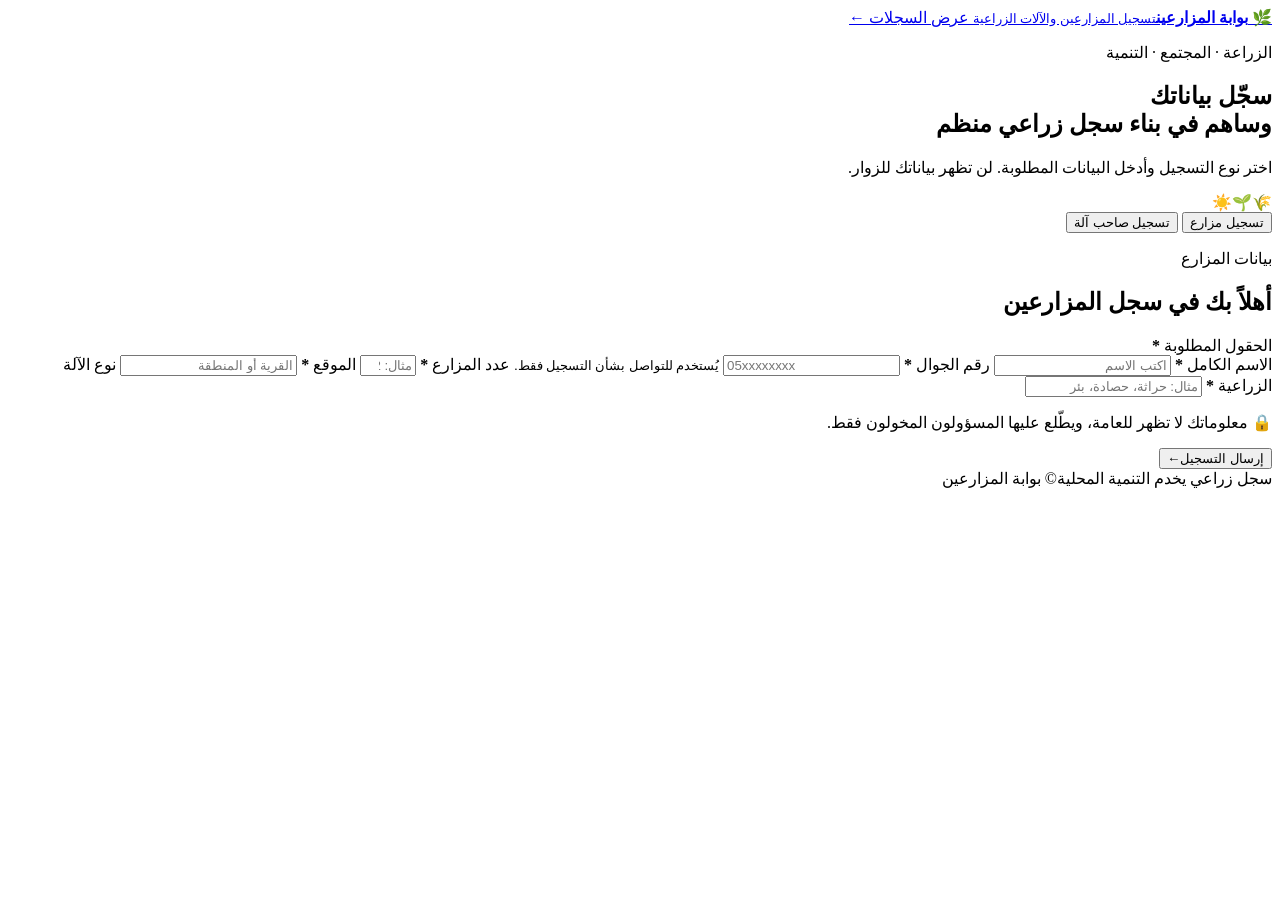
==== index.html @ e10b5df6 "Build farmer and machinery registration forms" ====
<!doctype html>
<html lang="ar" dir="rtl">
<head>
  <meta charset="utf-8">
  <meta name="viewport" content="width=device-width, initial-scale=1">
  <meta name="theme-color" content="#173d2d">
  <meta name="description" content="تسجيل بيانات المزارعين وأصحاب الآلات الزراعية">
  <title>بوابة تسجيل المزارعين</title>
  <link rel="stylesheet" href="styles.css">
  <script src="config.js"></script>
  <script type="module" src="app.js"></script>
</head>
<body>
  <header class="site-header">
    <a class="brand" href="./" aria-label="الرئيسية">
      <span class="brand-mark">🌿</span>
      <span><strong>بوابة المزارعين</strong><small>تسجيل المزارعين والآلات الزراعية</small></span>
    </a>
    <a class="header-link" href="admin.html">عرض السجلات <span aria-hidden="true">←</span></a>
  </header>
  <main class="page-shell">
    <section class="intro">
      <div class="intro-copy">
        <p class="eyebrow">الزراعة · المجتمع · التنمية</p>
        <h1>سجّل بياناتك<br><span>وساهم في بناء سجل زراعي منظم</span></h1>
        <p class="intro-text">اختر نوع التسجيل وأدخل البيانات المطلوبة. لن تظهر بياناتك للزوار.</p>
      </div>
      <div class="intro-art" aria-hidden="true"><span>🌾</span><span>🌱</span><span>☀️</span></div>
    </section>
    <section class="form-card">
      <div class="tabs" role="tablist" aria-label="نوع التسجيل">
        <button class="tab active" id="farmer-tab" type="button" role="tab" aria-selected="true" aria-controls="farmer-panel">تسجيل مزارع</button>
        <button class="tab" id="machine-tab" type="button" role="tab" aria-selected="false" aria-controls="machine-panel">تسجيل صاحب آلة</button>
      </div>
      <div class="form-body">
        <div class="section-heading">
          <div><p class="eyebrow" id="form-kicker">بيانات المزارع</p><h2 id="form-title">أهلاً بك في سجل المزارعين</h2></div>
          <span class="required-note">الحقول المطلوبة <b>*</b></span>
        </div>
        <form id="registration-form" novalidate>
          <div class="field-grid">
            <label class="field">
              <span>الاسم الكامل <b>*</b></span>
              <input name="name" type="text" autocomplete="name" maxlength="120" placeholder="اكتب الاسم" required>
            </label>
            <label class="field">
              <span>رقم الجوال <b>*</b></span>
              <input name="phone" type="tel" inputmode="tel" autocomplete="tel" maxlength="20" placeholder="05xxxxxxxx" required>
              <small>يُستخدم للتواصل بشأن التسجيل فقط.</small>
            </label>
            <label class="field farmer-field">
              <span>عدد المزارع <b>*</b></span>
              <input name="farm_count" type="number" inputmode="numeric" min="1" max="999" placeholder="مثال: 2">
            </label>
            <label class="field farmer-field">
              <span>الموقع <b>*</b></span>
              <input name="location" type="text" maxlength="180" placeholder="القرية أو المنطقة">
            </label>
            <label class="field machine-field hidden">
              <span>نوع الآلة الزراعية <b>*</b></span>
              <input name="machine_type" type="text" maxlength="120" placeholder="مثال: حراثة، حصادة، بئر">
            </label>
          </div>
          <div class="form-bottom">
            <p class="privacy-note"><span aria-hidden="true">🔒</span> معلوماتك لا تظهر للعامة، ويطّلع عليها المسؤولون المخولون فقط.</p>
            <button class="submit-button" type="submit"><span>إرسال التسجيل</span><span aria-hidden="true">←</span></button>
          </div>
          <div id="form-status" class="status" role="status" aria-live="polite"></div>
        </form>
      </div>
    </section>
    <footer class="site-footer"><span>سجل زراعي يخدم التنمية المحلية</span><span>© <span id="year"></span> بوابة المزارعين</span></footer>
  </main>
</body>
</html>
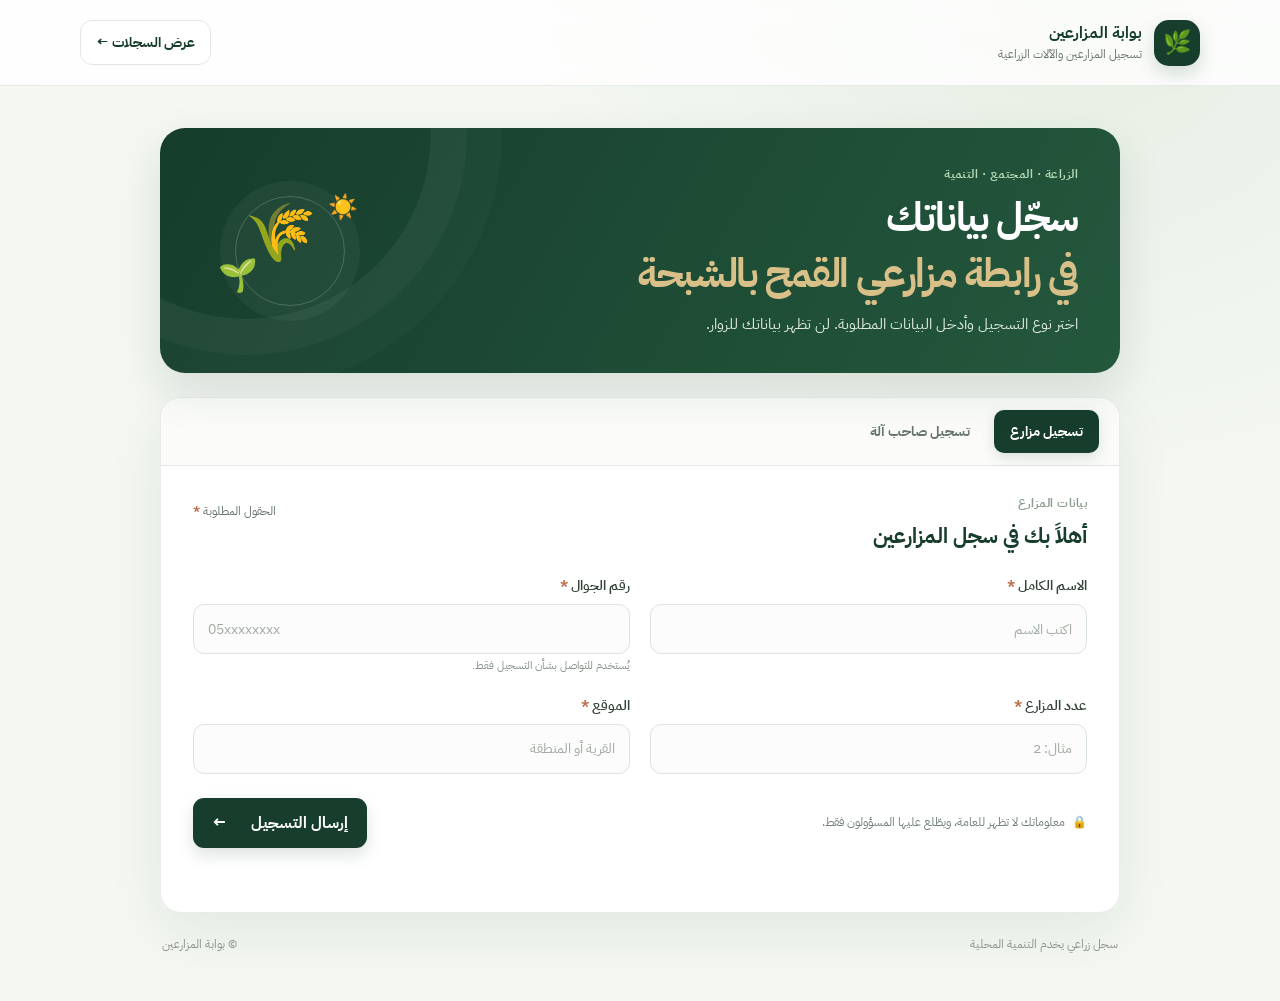
==== commit 1003b81f: "Update farmers association wording and machine choices" ====
--- a/index.html
+++ b/index.html
@@ -22,7 +22,7 @@
     <section class="intro">
       <div class="intro-copy">
         <p class="eyebrow">الزراعة · المجتمع · التنمية</p>
-        <h1>سجّل بياناتك<br><span>وساهم في بناء سجل زراعي منظم</span></h1>
+        <h1>سجّل بياناتك<br><span>في رابطة مزارعي القمح بالشبحة</span></h1>
         <p class="intro-text">اختر نوع التسجيل وأدخل البيانات المطلوبة. لن تظهر بياناتك للزوار.</p>
       </div>
       <div class="intro-art" aria-hidden="true"><span>🌾</span><span>🌱</span><span>☀️</span></div>
@@ -58,11 +58,11 @@
             </label>
             <label class="field machine-field hidden">
               <span>نوع الآلة الزراعية <b>*</b></span>
-              <input name="machine_type" type="text" maxlength="120" placeholder="مثال: حراثة، حصادة، بئر">
+              <select name="machine_type" required><option value="" selected disabled>اختر نوع الآلة</option><option value="حراثة">حراثة</option><option value="حصادة">حصادة</option><option value="درّاسة">درّاسة</option></select>
             </label>
           </div>
           <div class="form-bottom">
-            <p class="privacy-note"><span aria-hidden="true">🔒</span> معلوماتك لا تظهر للعامة، ويطّلع عليها المسؤولون المخولون فقط.</p>
+            <p class="privacy-note"><span aria-hidden="true">🔒</span> معلوماتك لا تظهر للعامة، ويطّلع عليها المسؤولون فقط.</p>
             <button class="submit-button" type="submit"><span>إرسال التسجيل</span><span aria-hidden="true">←</span></button>
           </div>
           <div id="form-status" class="status" role="status" aria-live="polite"></div>
--- a/styles.css
+++ b/styles.css
@@ -0,0 +1,4 @@
+@import url('https://fonts.googleapis.com/css2?family=IBM+Plex+Sans+Arabic:wght@400;500;600;700&display=swap');
+:root{--green:#173d2d;--green-2:#23543e;--green-soft:#eaf2eb;--gold:#d0a85c;--ink:#18251e;--muted:#66736b;--line:#e1e8e2;--paper:#fff;--bg:#f4f7f2;--danger:#a83232;--shadow:0 18px 55px rgba(23,61,45,.08)}
+*{box-sizing:border-box}html{min-width:320px;background:var(--bg)}body{margin:0;color:var(--ink);font-family:"IBM Plex Sans Arabic",Tahoma,Arial,sans-serif;font-size:16px;line-height:1.65;background:radial-gradient(ellipse at 85% 0%,#e6efe4 0,transparent 36%),var(--bg);min-height:100vh}a{color:inherit;text-decoration:none}button,input{font:inherit}.site-header{height:86px;padding:0 max(calc((100vw - 1120px)/2),24px);display:flex;align-items:center;justify-content:space-between;background:rgba(255,255,255,.8);border-bottom:1px solid rgba(225,232,226,.8);backdrop-filter:blur(14px)}.brand{display:flex;align-items:center;gap:12px}.brand-mark{width:46px;height:46px;border-radius:15px;display:grid;place-items:center;background:var(--green);color:#fff;font-size:23px;box-shadow:0 8px 18px #173d2d2c}.brand strong,.brand small{display:block}.brand strong{font-size:16px;color:var(--green);font-weight:700}.brand small{font-size:12px;color:var(--muted);margin-top:-2px}.header-link{font-size:14px;color:var(--green);font-weight:700;padding:10px 15px;border:1px solid var(--line);border-radius:12px;background:#fff;transition:.2s}.header-link:hover{border-color:#a9beaa;background:var(--green-soft)}.page-shell{width:min(960px,calc(100% - 40px));margin:42px auto 24px}.intro{min-height:245px;border-radius:25px;background:linear-gradient(120deg,#163d2c,#24583d);color:white;padding:36px 42px;position:relative;overflow:hidden;display:flex;align-items:center;justify-content:space-between;box-shadow:0 18px 45px #173d2d21}.intro:after{content:"";position:absolute;width:370px;height:370px;border:1px solid #ffffff12;border-radius:50%;left:-100px;top:-180px;box-shadow:0 0 0 35px #ffffff08,0 0 0 70px #ffffff05}.intro-copy{position:relative;z-index:1}.eyebrow{margin:0 0 7px;color:#b4d8b5;font-weight:700;font-size:12px;letter-spacing:.04em}.intro h1{font-size:clamp(28px,4vw,40px);line-height:1.38;margin:0;font-weight:700;letter-spacing:-.035em}.intro h1 span{color:#d9bf88}.intro-text{color:#e1ebe3;margin:10px 0 0;font-size:15px}.intro-art{width:175px;height:150px;position:relative;display:grid;place-items:center;z-index:1}.intro-art:before,.intro-art:after{content:"";position:absolute;border-radius:50%;background:#ffffff0b}.intro-art:before{width:140px;height:140px}.intro-art:after{width:108px;height:108px;border:1px solid #ffffff30;background:transparent}.intro-art span{position:absolute;font-size:39px}.intro-art span:nth-child(1){transform:translate(-9px,-17px);font-size:57px}.intro-art span:nth-child(2){transform:translate(-52px,25px);font-size:32px}.intro-art span:nth-child(3){transform:translate(53px,-43px);font-size:24px}.form-card{margin-top:24px;background:var(--paper);border:1px solid #e8ede8;border-radius:21px;box-shadow:var(--shadow);overflow:hidden}.tabs{display:flex;gap:8px;padding:12px 20px;border-bottom:1px solid var(--line);background:#fbfcfa}.tab{border:0;background:transparent;color:#68766d;font-weight:700;font-size:14px;padding:10px 16px;border-radius:10px;cursor:pointer;transition:.2s}.tab.active{background:var(--green);color:white;box-shadow:0 5px 14px #173d2d24}.form-body{padding:28px 32px 30px}.section-heading{display:flex;justify-content:space-between;align-items:flex-start;gap:12px;margin-bottom:22px}.section-heading .eyebrow{color:#8a9c8d}.section-heading h2,.form-body h2{font-size:21px;color:var(--green);margin:0;line-height:1.5}.required-note{font-size:12px;color:var(--muted);white-space:nowrap;padding-top:8px}.required-note b,.field b{color:#bc704e}.field-grid{display:grid;grid-template-columns:repeat(2,minmax(0,1fr));gap:18px 20px}.field{display:flex;flex-direction:column;gap:7px;color:#34443a;font-weight:600;font-size:14px}.field input{width:100%;height:50px;background:#fbfcfb;border:1px solid #dce5dd;border-radius:11px;padding:0 14px;outline:none;color:var(--ink);transition:.18s}.field input:focus{border-color:#548368;box-shadow:0 0 0 3px #23543e16;background:white}.field input::placeholder{color:#a0aaa2;font-weight:400}.field small{color:#87928a;font-size:11px;font-weight:400;margin-top:-4px}.hidden{display:none!important}.form-bottom{margin-top:24px;display:flex;align-items:center;justify-content:space-between;gap:18px}.privacy-note{font-size:12px;color:#718077;margin:0;display:flex;align-items:center;gap:7px}.submit-button{border:0;border-radius:11px;background:var(--green);color:#fff;padding:12px 19px;min-width:174px;display:flex;justify-content:space-between;align-items:center;gap:18px;font-weight:700;cursor:pointer;box-shadow:0 7px 16px #173d2d25;transition:.18s}.submit-button:hover{background:var(--green-2);transform:translateY(-1px)}.submit-button:disabled{opacity:.62;cursor:wait;transform:none}.status{margin-top:12px;font-size:13px;min-height:22px;color:var(--muted)}.status.success{color:#25623c}.status.error{color:var(--danger)}.site-footer{display:flex;justify-content:space-between;gap:16px;padding:22px 2px;color:#89938a;font-size:12px}.admin-shell{max-width:1080px}.admin-heading{padding:16px 3px 7px}.admin-heading .eyebrow{color:#819286}.admin-heading h1{margin:0;font-size:32px;color:var(--green)}.muted{color:var(--muted);margin:3px 0}.auth-card{max-width:740px;margin-inline:auto}.auth-card .form-body h2{margin-bottom:18px}.auth-card .submit-button{margin-top:22px;justify-content:center}.dashboard{margin-top:24px}.dashboard-top{display:flex;align-items:center;justify-content:space-between;gap:16px;margin-bottom:16px}.stats{display:flex;gap:12px}.stat-card{min-width:150px;background:#fff;border:1px solid var(--line);border-radius:14px;padding:12px 17px;box-shadow:0 7px 22px #173d2d0b}.stat-card span,.stat-card strong{display:block}.stat-card span{font-size:12px;color:var(--muted)}.stat-card strong{font-size:24px;color:var(--green)}.button-quiet{border:1px solid var(--line);border-radius:10px;background:white;color:var(--green);font-weight:700;font-size:13px;padding:9px 13px;cursor:pointer}.button-quiet:hover{background:var(--green-soft);border-color:#b9cbbb}.records-card{margin-top:0}.records-card .tabs{padding-inline:18px}.records-toolbar{padding:16px 20px;display:flex;gap:10px;justify-content:space-between}.search-box{flex:1;max-width:440px}.search-box input{width:100%;height:42px;border:1px solid var(--line);border-radius:10px;padding:0 13px;outline:none}.search-box input:focus{border-color:#548368;box-shadow:0 0 0 3px #23543e16}.table-wrap{overflow:auto;border-top:1px solid var(--line)}table{width:100%;border-collapse:collapse;min-width:540px;text-align:right}th,td{padding:13px 18px;border-bottom:1px solid #edf0ed;font-size:13px;white-space:nowrap}th{color:#748177;font-size:12px;background:#fbfcfa;font-weight:700}td{color:#2e3c33}tbody tr:hover{background:#fafcf9}.empty-cell{text-align:center;color:#89938a;padding:26px}.records-card>.status{padding:0 20px 12px}.sr-only{position:absolute;width:1px;height:1px;padding:0;margin:-1px;overflow:hidden;clip:rect(0,0,0,0);white-space:nowrap;border:0}
+@media(max-width:650px){.site-header{height:73px;padding:0 16px}.brand-mark{width:40px;height:40px;border-radius:13px}.brand small{font-size:10px}.header-link{padding:8px 10px;font-size:12px}.page-shell{width:calc(100% - 28px);margin-top:20px}.intro{min-height:220px;padding:27px 22px;border-radius:19px}.intro-art{width:92px;transform:scale(.77);margin-left:-16px}.intro h1{font-size:29px}.intro-text{font-size:13px;max-width:270px}.form-card{margin-top:17px;border-radius:17px}.tabs{padding:9px 11px;gap:4px}.tab{padding:9px 11px;font-size:12px;flex:1}.form-body{padding:21px 18px 22px}.section-heading{margin-bottom:18px}.section-heading h2{font-size:18px}.required-note{font-size:10px}.field-grid{grid-template-columns:1fr;gap:14px}.field input{height:48px}.form-bottom{align-items:stretch;flex-direction:column}.submit-button{width:100%;justify-content:center}.privacy-note{justify-content:center}.site-footer{font-size:10px}.admin-heading h1{font-size:27px}.dashboard-top{align-items:flex-start}.stats{flex:1}.stat-card{min-width:0;flex:1;padding:10px 12px}.records-toolbar{padding:13px;flex-wrap:wrap}.search-box{max-width:none;min-width:100%}.records-toolbar .button-quiet{margin-right:auto}.table-wrap th,.table-wrap td{padding:11px 13px}.intro-art{display:none}.intro{min-height:unset}}
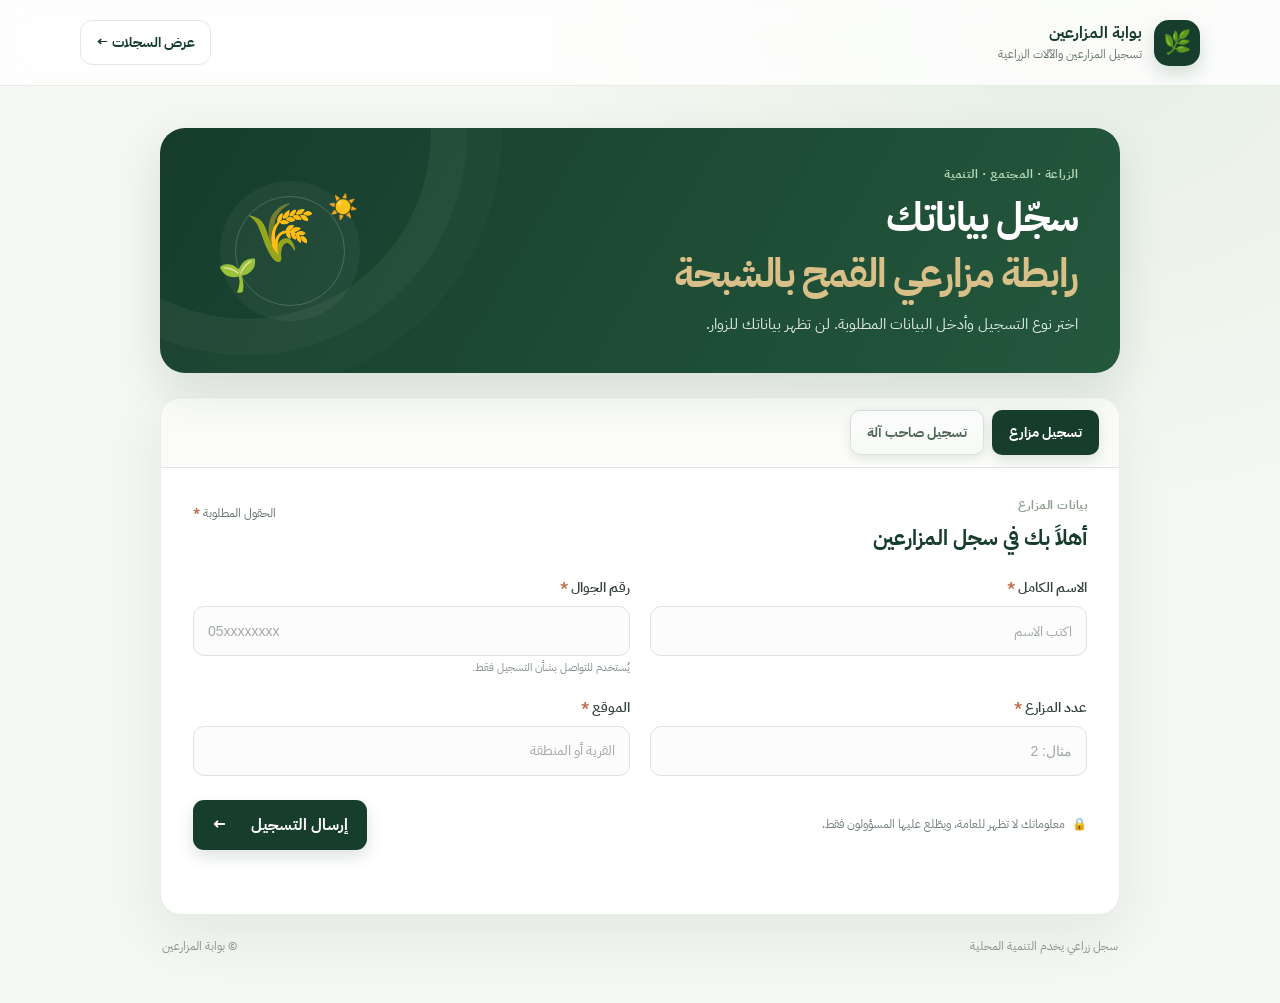
==== commit ddd12676: "Remove في from association heading" ====
--- a/index.html
+++ b/index.html
@@ -22,7 +22,7 @@
     <section class="intro">
       <div class="intro-copy">
         <p class="eyebrow">الزراعة · المجتمع · التنمية</p>
-        <h1>سجّل بياناتك<br><span>في رابطة مزارعي القمح بالشبحة</span></h1>
+        <h1>سجّل بياناتك<br><span>رابطة مزارعي القمح بالشبحة</span></h1>
         <p class="intro-text">اختر نوع التسجيل وأدخل البيانات المطلوبة. لن تظهر بياناتك للزوار.</p>
       </div>
       <div class="intro-art" aria-hidden="true"><span>🌾</span><span>🌱</span><span>☀️</span></div>
@@ -50,7 +50,7 @@
             </label>
             <label class="field farmer-field">
               <span>عدد المزارع <b>*</b></span>
-              <input name="farm_count" type="number" inputmode="numeric" min="1" max="999" placeholder="مثال: 2">
+              <input name="farm_count" type="text" inputmode="numeric" pattern="[0-9]*" maxlength="3" placeholder="مثال: 2">
             </label>
             <label class="field farmer-field">
               <span>الموقع <b>*</b></span>
--- a/styles.css
+++ b/styles.css
@@ -1,4 +1,4 @@
 @import url('https://fonts.googleapis.com/css2?family=IBM+Plex+Sans+Arabic:wght@400;500;600;700&display=swap');
 :root{--green:#173d2d;--green-2:#23543e;--green-soft:#eaf2eb;--gold:#d0a85c;--ink:#18251e;--muted:#66736b;--line:#e1e8e2;--paper:#fff;--bg:#f4f7f2;--danger:#a83232;--shadow:0 18px 55px rgba(23,61,45,.08)}
-*{box-sizing:border-box}html{min-width:320px;background:var(--bg)}body{margin:0;color:var(--ink);font-family:"IBM Plex Sans Arabic",Tahoma,Arial,sans-serif;font-size:16px;line-height:1.65;background:radial-gradient(ellipse at 85% 0%,#e6efe4 0,transparent 36%),var(--bg);min-height:100vh}a{color:inherit;text-decoration:none}button,input{font:inherit}.site-header{height:86px;padding:0 max(calc((100vw - 1120px)/2),24px);display:flex;align-items:center;justify-content:space-between;background:rgba(255,255,255,.8);border-bottom:1px solid rgba(225,232,226,.8);backdrop-filter:blur(14px)}.brand{display:flex;align-items:center;gap:12px}.brand-mark{width:46px;height:46px;border-radius:15px;display:grid;place-items:center;background:var(--green);color:#fff;font-size:23px;box-shadow:0 8px 18px #173d2d2c}.brand strong,.brand small{display:block}.brand strong{font-size:16px;color:var(--green);font-weight:700}.brand small{font-size:12px;color:var(--muted);margin-top:-2px}.header-link{font-size:14px;color:var(--green);font-weight:700;padding:10px 15px;border:1px solid var(--line);border-radius:12px;background:#fff;transition:.2s}.header-link:hover{border-color:#a9beaa;background:var(--green-soft)}.page-shell{width:min(960px,calc(100% - 40px));margin:42px auto 24px}.intro{min-height:245px;border-radius:25px;background:linear-gradient(120deg,#163d2c,#24583d);color:white;padding:36px 42px;position:relative;overflow:hidden;display:flex;align-items:center;justify-content:space-between;box-shadow:0 18px 45px #173d2d21}.intro:after{content:"";position:absolute;width:370px;height:370px;border:1px solid #ffffff12;border-radius:50%;left:-100px;top:-180px;box-shadow:0 0 0 35px #ffffff08,0 0 0 70px #ffffff05}.intro-copy{position:relative;z-index:1}.eyebrow{margin:0 0 7px;color:#b4d8b5;font-weight:700;font-size:12px;letter-spacing:.04em}.intro h1{font-size:clamp(28px,4vw,40px);line-height:1.38;margin:0;font-weight:700;letter-spacing:-.035em}.intro h1 span{color:#d9bf88}.intro-text{color:#e1ebe3;margin:10px 0 0;font-size:15px}.intro-art{width:175px;height:150px;position:relative;display:grid;place-items:center;z-index:1}.intro-art:before,.intro-art:after{content:"";position:absolute;border-radius:50%;background:#ffffff0b}.intro-art:before{width:140px;height:140px}.intro-art:after{width:108px;height:108px;border:1px solid #ffffff30;background:transparent}.intro-art span{position:absolute;font-size:39px}.intro-art span:nth-child(1){transform:translate(-9px,-17px);font-size:57px}.intro-art span:nth-child(2){transform:translate(-52px,25px);font-size:32px}.intro-art span:nth-child(3){transform:translate(53px,-43px);font-size:24px}.form-card{margin-top:24px;background:var(--paper);border:1px solid #e8ede8;border-radius:21px;box-shadow:var(--shadow);overflow:hidden}.tabs{display:flex;gap:8px;padding:12px 20px;border-bottom:1px solid var(--line);background:#fbfcfa}.tab{border:0;background:transparent;color:#68766d;font-weight:700;font-size:14px;padding:10px 16px;border-radius:10px;cursor:pointer;transition:.2s}.tab.active{background:var(--green);color:white;box-shadow:0 5px 14px #173d2d24}.form-body{padding:28px 32px 30px}.section-heading{display:flex;justify-content:space-between;align-items:flex-start;gap:12px;margin-bottom:22px}.section-heading .eyebrow{color:#8a9c8d}.section-heading h2,.form-body h2{font-size:21px;color:var(--green);margin:0;line-height:1.5}.required-note{font-size:12px;color:var(--muted);white-space:nowrap;padding-top:8px}.required-note b,.field b{color:#bc704e}.field-grid{display:grid;grid-template-columns:repeat(2,minmax(0,1fr));gap:18px 20px}.field{display:flex;flex-direction:column;gap:7px;color:#34443a;font-weight:600;font-size:14px}.field input{width:100%;height:50px;background:#fbfcfb;border:1px solid #dce5dd;border-radius:11px;padding:0 14px;outline:none;color:var(--ink);transition:.18s}.field input:focus{border-color:#548368;box-shadow:0 0 0 3px #23543e16;background:white}.field input::placeholder{color:#a0aaa2;font-weight:400}.field small{color:#87928a;font-size:11px;font-weight:400;margin-top:-4px}.hidden{display:none!important}.form-bottom{margin-top:24px;display:flex;align-items:center;justify-content:space-between;gap:18px}.privacy-note{font-size:12px;color:#718077;margin:0;display:flex;align-items:center;gap:7px}.submit-button{border:0;border-radius:11px;background:var(--green);color:#fff;padding:12px 19px;min-width:174px;display:flex;justify-content:space-between;align-items:center;gap:18px;font-weight:700;cursor:pointer;box-shadow:0 7px 16px #173d2d25;transition:.18s}.submit-button:hover{background:var(--green-2);transform:translateY(-1px)}.submit-button:disabled{opacity:.62;cursor:wait;transform:none}.status{margin-top:12px;font-size:13px;min-height:22px;color:var(--muted)}.status.success{color:#25623c}.status.error{color:var(--danger)}.site-footer{display:flex;justify-content:space-between;gap:16px;padding:22px 2px;color:#89938a;font-size:12px}.admin-shell{max-width:1080px}.admin-heading{padding:16px 3px 7px}.admin-heading .eyebrow{color:#819286}.admin-heading h1{margin:0;font-size:32px;color:var(--green)}.muted{color:var(--muted);margin:3px 0}.auth-card{max-width:740px;margin-inline:auto}.auth-card .form-body h2{margin-bottom:18px}.auth-card .submit-button{margin-top:22px;justify-content:center}.dashboard{margin-top:24px}.dashboard-top{display:flex;align-items:center;justify-content:space-between;gap:16px;margin-bottom:16px}.stats{display:flex;gap:12px}.stat-card{min-width:150px;background:#fff;border:1px solid var(--line);border-radius:14px;padding:12px 17px;box-shadow:0 7px 22px #173d2d0b}.stat-card span,.stat-card strong{display:block}.stat-card span{font-size:12px;color:var(--muted)}.stat-card strong{font-size:24px;color:var(--green)}.button-quiet{border:1px solid var(--line);border-radius:10px;background:white;color:var(--green);font-weight:700;font-size:13px;padding:9px 13px;cursor:pointer}.button-quiet:hover{background:var(--green-soft);border-color:#b9cbbb}.records-card{margin-top:0}.records-card .tabs{padding-inline:18px}.records-toolbar{padding:16px 20px;display:flex;gap:10px;justify-content:space-between}.search-box{flex:1;max-width:440px}.search-box input{width:100%;height:42px;border:1px solid var(--line);border-radius:10px;padding:0 13px;outline:none}.search-box input:focus{border-color:#548368;box-shadow:0 0 0 3px #23543e16}.table-wrap{overflow:auto;border-top:1px solid var(--line)}table{width:100%;border-collapse:collapse;min-width:540px;text-align:right}th,td{padding:13px 18px;border-bottom:1px solid #edf0ed;font-size:13px;white-space:nowrap}th{color:#748177;font-size:12px;background:#fbfcfa;font-weight:700}td{color:#2e3c33}tbody tr:hover{background:#fafcf9}.empty-cell{text-align:center;color:#89938a;padding:26px}.records-card>.status{padding:0 20px 12px}.sr-only{position:absolute;width:1px;height:1px;padding:0;margin:-1px;overflow:hidden;clip:rect(0,0,0,0);white-space:nowrap;border:0}
-@media(max-width:650px){.site-header{height:73px;padding:0 16px}.brand-mark{width:40px;height:40px;border-radius:13px}.brand small{font-size:10px}.header-link{padding:8px 10px;font-size:12px}.page-shell{width:calc(100% - 28px);margin-top:20px}.intro{min-height:220px;padding:27px 22px;border-radius:19px}.intro-art{width:92px;transform:scale(.77);margin-left:-16px}.intro h1{font-size:29px}.intro-text{font-size:13px;max-width:270px}.form-card{margin-top:17px;border-radius:17px}.tabs{padding:9px 11px;gap:4px}.tab{padding:9px 11px;font-size:12px;flex:1}.form-body{padding:21px 18px 22px}.section-heading{margin-bottom:18px}.section-heading h2{font-size:18px}.required-note{font-size:10px}.field-grid{grid-template-columns:1fr;gap:14px}.field input{height:48px}.form-bottom{align-items:stretch;flex-direction:column}.submit-button{width:100%;justify-content:center}.privacy-note{justify-content:center}.site-footer{font-size:10px}.admin-heading h1{font-size:27px}.dashboard-top{align-items:flex-start}.stats{flex:1}.stat-card{min-width:0;flex:1;padding:10px 12px}.records-toolbar{padding:13px;flex-wrap:wrap}.search-box{max-width:none;min-width:100%}.records-toolbar .button-quiet{margin-right:auto}.table-wrap th,.table-wrap td{padding:11px 13px}.intro-art{display:none}.intro{min-height:unset}}
+*{box-sizing:border-box}html{min-width:320px;background:var(--bg)}body{margin:0;color:var(--ink);font-family:"IBM Plex Sans Arabic",Tahoma,Arial,sans-serif;font-size:16px;line-height:1.65;background:radial-gradient(ellipse at 85% 0%,#e6efe4 0,transparent 36%),var(--bg);min-height:100vh}a{color:inherit;text-decoration:none}button,input{font:inherit}.site-header{height:86px;padding:0 max(calc((100vw - 1120px)/2),24px);display:flex;align-items:center;justify-content:space-between;background:rgba(255,255,255,.8);border-bottom:1px solid rgba(225,232,226,.8);backdrop-filter:blur(14px)}.brand{display:flex;align-items:center;gap:12px}.brand-mark{width:46px;height:46px;border-radius:15px;display:grid;place-items:center;background:var(--green);color:#fff;font-size:23px;box-shadow:0 8px 18px #173d2d2c}.brand strong,.brand small{display:block}.brand strong{font-size:16px;color:var(--green);font-weight:700}.brand small{font-size:12px;color:var(--muted);margin-top:-2px}.header-link{font-size:14px;color:var(--green);font-weight:700;padding:10px 15px;border:1px solid var(--line);border-radius:12px;background:#fff;transition:.2s}.header-link:hover{border-color:#a9beaa;background:var(--green-soft)}.page-shell{width:min(960px,calc(100% - 40px));margin:42px auto 24px}.intro{min-height:245px;border-radius:25px;background:linear-gradient(120deg,#163d2c,#24583d);color:white;padding:36px 42px;position:relative;overflow:hidden;display:flex;align-items:center;justify-content:space-between;box-shadow:0 18px 45px #173d2d21}.intro:after{content:"";position:absolute;width:370px;height:370px;border:1px solid #ffffff12;border-radius:50%;left:-100px;top:-180px;box-shadow:0 0 0 35px #ffffff08,0 0 0 70px #ffffff05}.intro-copy{position:relative;z-index:1}.eyebrow{margin:0 0 7px;color:#b4d8b5;font-weight:700;font-size:12px;letter-spacing:.04em}.intro h1{font-size:clamp(28px,4vw,40px);line-height:1.38;margin:0;font-weight:700;letter-spacing:-.035em}.intro h1 span{color:#d9bf88}.intro-text{color:#e1ebe3;margin:10px 0 0;font-size:15px}.intro-art{width:175px;height:150px;position:relative;display:grid;place-items:center;z-index:1}.intro-art:before,.intro-art:after{content:"";position:absolute;border-radius:50%;background:#ffffff0b}.intro-art:before{width:140px;height:140px}.intro-art:after{width:108px;height:108px;border:1px solid #ffffff30;background:transparent}.intro-art span{position:absolute;font-size:39px}.intro-art span:nth-child(1){transform:translate(-9px,-17px);font-size:57px}.intro-art span:nth-child(2){transform:translate(-52px,25px);font-size:32px}.intro-art span:nth-child(3){transform:translate(53px,-43px);font-size:24px}.form-card{margin-top:24px;background:var(--paper);border:1px solid #e8ede8;border-radius:21px;box-shadow:var(--shadow);overflow:hidden}.tabs{display:flex;gap:8px;padding:12px 20px;border-bottom:1px solid var(--line);background:#fbfcfa}.tab{border:1px solid transparent;background:transparent;color:#68766d;font-weight:700;font-size:14px;padding:10px 16px;border-radius:10px;cursor:pointer;transition:.2s}.tab:not(.active){border-color:#d8e2d9;background:linear-gradient(180deg,#fff 0%,#f5f9f5 100%);box-shadow:0 3px 10px rgba(23,61,45,.12),inset 0 1px 0 #fff;color:#52675a}.tab:not(.active):hover{transform:translateY(-1px);border-color:#abc2ae;box-shadow:0 6px 14px rgba(23,61,45,.16)}.tab.active{background:var(--green);color:white;box-shadow:0 5px 14px #173d2d24}.form-body{padding:28px 32px 30px}.section-heading{display:flex;justify-content:space-between;align-items:flex-start;gap:12px;margin-bottom:22px}.section-heading .eyebrow{color:#8a9c8d}.section-heading h2,.form-body h2{font-size:21px;color:var(--green);margin:0;line-height:1.5}.required-note{font-size:12px;color:var(--muted);white-space:nowrap;padding-top:8px}.required-note b,.field b{color:#bc704e}.field-grid{display:grid;grid-template-columns:repeat(2,minmax(0,1fr));gap:18px 20px}.field{display:flex;flex-direction:column;gap:7px;color:#34443a;font-weight:600;font-size:14px}.field input,.field select{width:100%;height:50px;background:#fbfcfb;border:1px solid #dce5dd;border-radius:11px;padding:0 14px;outline:none;color:var(--ink);transition:.18s}.field input[name="phone"],.field input[name="farm_count"]{font-family:Arial,Tahoma,sans-serif;font-variant-numeric:lining-nums;direction:ltr}.field input[name="phone"]{text-align:left}.field input[name="farm_count"]{text-align:right}.field input:focus,.field select:focus{border-color:#548368;box-shadow:0 0 0 3px #23543e16;background:white}.field input::placeholder{color:#a0aaa2;font-weight:400}.field small{color:#87928a;font-size:11px;font-weight:400;margin-top:-4px}.hidden{display:none!important}.form-bottom{margin-top:24px;display:flex;align-items:center;justify-content:space-between;gap:18px}.privacy-note{font-size:12px;color:#718077;margin:0;display:flex;align-items:center;gap:7px}.submit-button{border:0;border-radius:11px;background:var(--green);color:#fff;padding:12px 19px;min-width:174px;display:flex;justify-content:space-between;align-items:center;gap:18px;font-weight:700;cursor:pointer;box-shadow:0 7px 16px #173d2d25;transition:.18s}.submit-button:hover{background:var(--green-2);transform:translateY(-1px)}.submit-button:disabled{opacity:.62;cursor:wait;transform:none}.status{margin-top:12px;font-size:13px;min-height:22px;color:var(--muted)}.status.success{color:#25623c}.status.error{color:var(--danger)}.site-footer{display:flex;justify-content:space-between;gap:16px;padding:22px 2px;color:#89938a;font-size:12px}.admin-shell{max-width:1080px}.admin-heading{padding:16px 3px 7px}.admin-heading .eyebrow{color:#819286}.admin-heading h1{margin:0;font-size:32px;color:var(--green)}.muted{color:var(--muted);margin:3px 0}.auth-card{max-width:740px;margin-inline:auto}.auth-card .form-body h2{margin-bottom:18px}.auth-card .submit-button{margin-top:22px;justify-content:center}.dashboard{margin-top:24px}.dashboard-top{display:flex;align-items:center;justify-content:space-between;gap:16px;margin-bottom:16px}.stats{display:flex;gap:12px}.stat-card{min-width:150px;background:#fff;border:1px solid var(--line);border-radius:14px;padding:12px 17px;box-shadow:0 7px 22px #173d2d0b}.stat-card span,.stat-card strong{display:block}.stat-card span{font-size:12px;color:var(--muted)}.stat-card strong{font-size:24px;color:var(--green)}.button-quiet{border:1px solid var(--line);border-radius:10px;background:white;color:var(--green);font-weight:700;font-size:13px;padding:9px 13px;cursor:pointer}.button-quiet:hover{background:var(--green-soft);border-color:#b9cbbb}.records-card{margin-top:0}.records-card .tabs{padding-inline:18px}.records-toolbar{padding:16px 20px;display:flex;gap:10px;justify-content:space-between}.search-box{flex:1;max-width:440px}.search-box input{width:100%;height:42px;border:1px solid var(--line);border-radius:10px;padding:0 13px;outline:none}.search-box input:focus{border-color:#548368;box-shadow:0 0 0 3px #23543e16}.table-wrap{overflow:auto;border-top:1px solid var(--line)}table{width:100%;border-collapse:collapse;min-width:540px;text-align:right}th,td{padding:13px 18px;border-bottom:1px solid #edf0ed;font-size:13px;white-space:nowrap}th{color:#748177;font-size:12px;background:#fbfcfa;font-weight:700}td{color:#2e3c33}tbody tr:hover{background:#fafcf9}.empty-cell{text-align:center;color:#89938a;padding:26px}.records-card>.status{padding:0 20px 12px}.sr-only{position:absolute;width:1px;height:1px;padding:0;margin:-1px;overflow:hidden;clip:rect(0,0,0,0);white-space:nowrap;border:0}
+@media(max-width:650px){.site-header{height:73px;padding:0 16px}.brand-mark{width:40px;height:40px;border-radius:13px}.brand small{font-size:10px}.header-link{padding:8px 10px;font-size:12px}.page-shell{width:calc(100% - 28px);margin-top:20px}.intro{min-height:220px;padding:27px 22px;border-radius:19px}.intro-art{width:92px;transform:scale(.77);margin-left:-16px}.intro h1{font-size:29px}.intro-text{font-size:13px;max-width:270px}.form-card{margin-top:17px;border-radius:17px}.tabs{padding:9px 11px;gap:4px}.tab{padding:9px 11px;font-size:12px;flex:1}.form-body{padding:21px 18px 22px}.section-heading{margin-bottom:18px}.section-heading h2{font-size:18px}.required-note{font-size:10px}.field-grid{grid-template-columns:1fr;gap:14px}.field input,.field select{height:48px}.form-bottom{align-items:stretch;flex-direction:column}.submit-button{width:100%;justify-content:center}.privacy-note{justify-content:center}.site-footer{font-size:10px}.admin-heading h1{font-size:27px}.dashboard-top{align-items:flex-start}.stats{flex:1}.stat-card{min-width:0;flex:1;padding:10px 12px}.records-toolbar{padding:13px;flex-wrap:wrap}.search-box{max-width:none;min-width:100%}.records-toolbar .button-quiet{margin-right:auto}.table-wrap th,.table-wrap td{padding:11px 13px}.intro-art{display:none}.intro{min-height:unset}}
